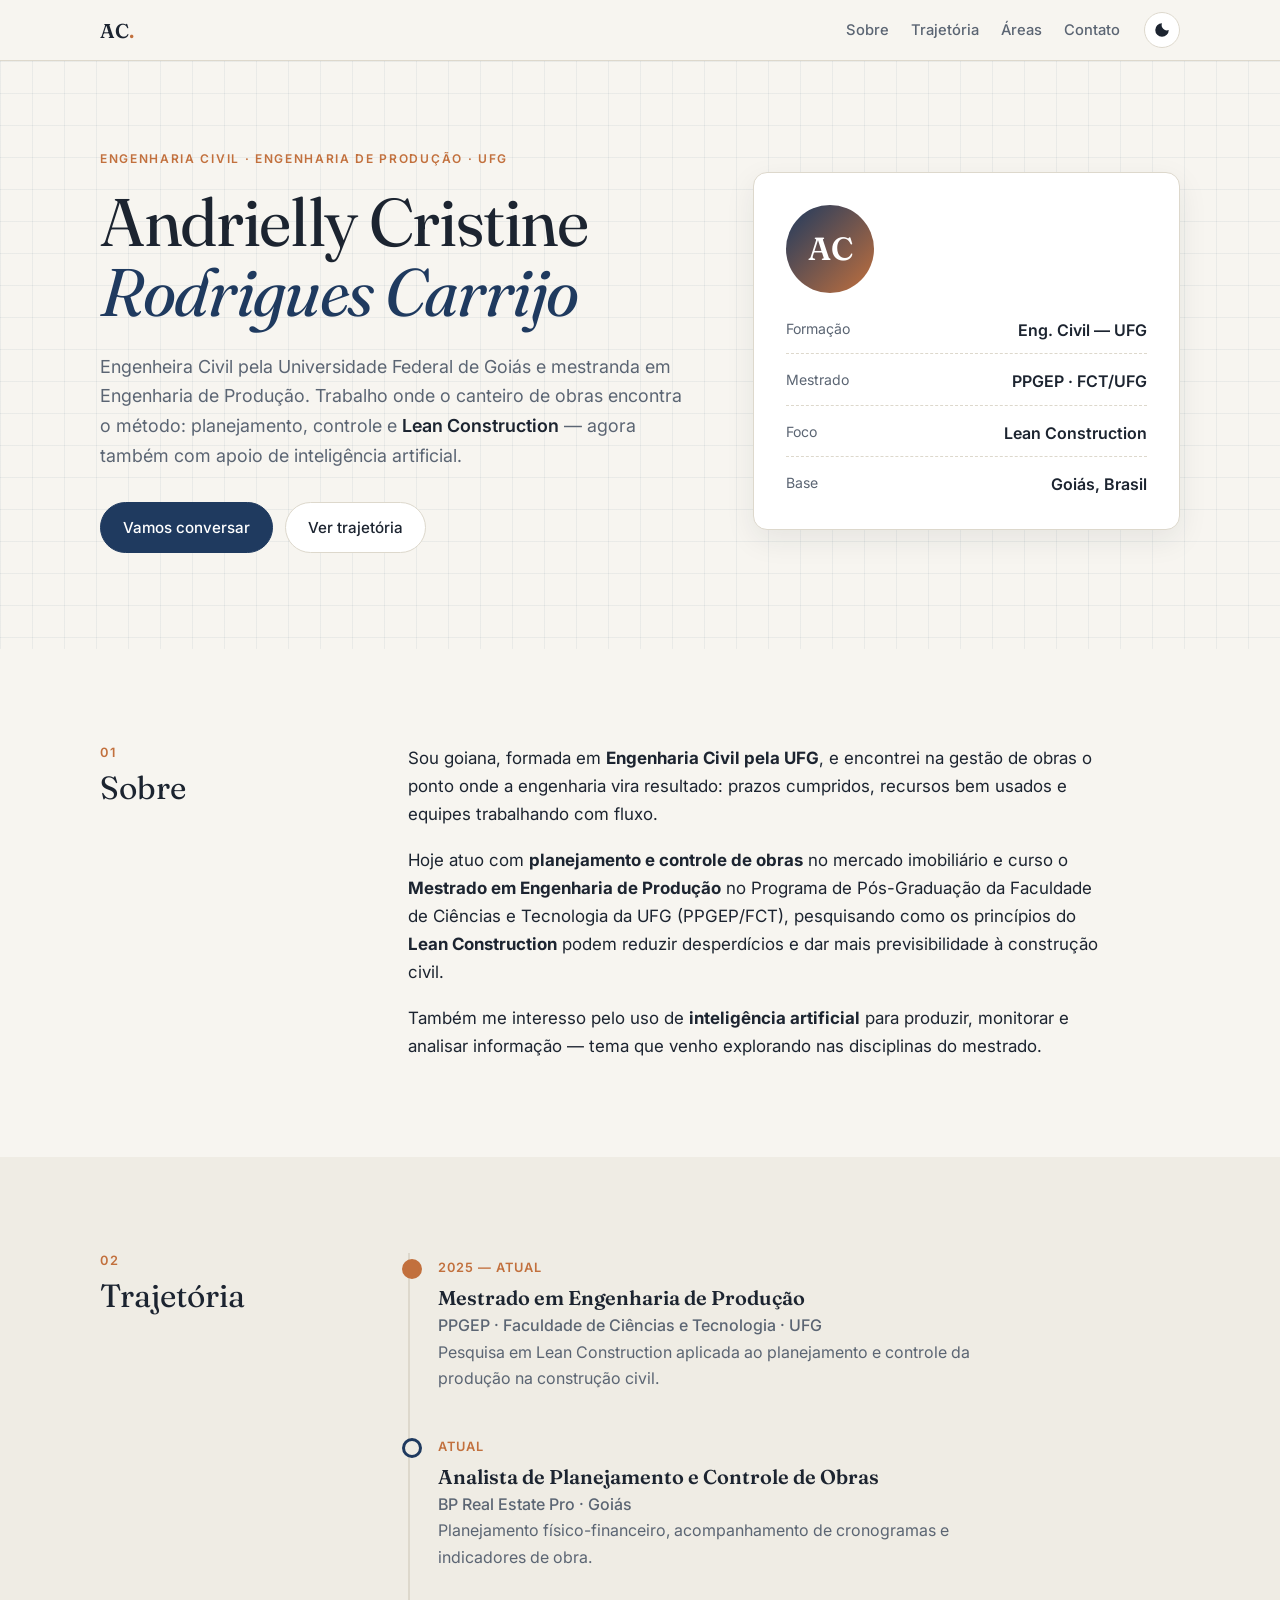
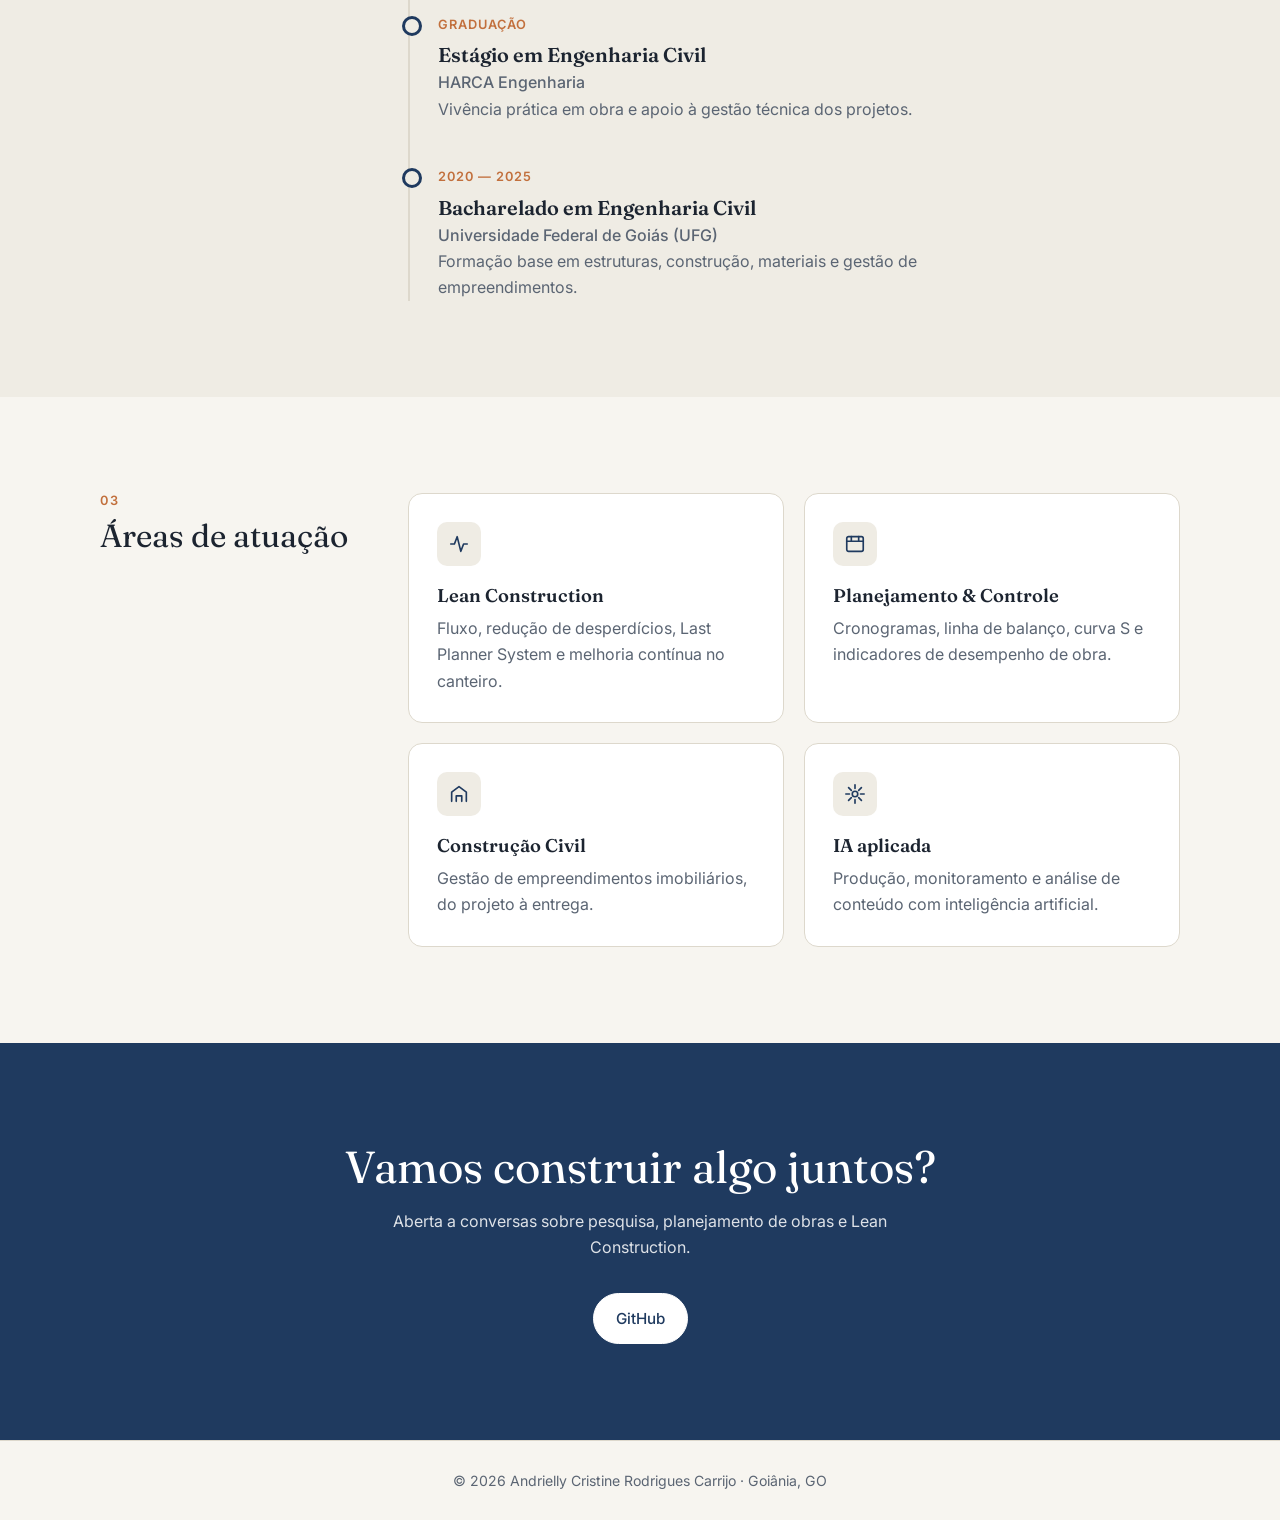
==== index.html @ f98025c9 "Versão inicial do sistema" ====
<!doctype html>
<html lang="pt-BR">
<head>
  <meta charset="utf-8">
  <meta name="viewport" content="width=device-width, initial-scale=1">
  <title>Andrielly Carrijo</title>
  <meta name="description" content="Andrielly Cristine Rodrigues Carrijo — Engenheira Civil pela UFG, mestranda em Engenharia de Produção (PPGEP/FCT/UFG) com foco em Lean Construction e planejamento e controle de obras.">
  <meta property="og:title" content="Andrielly Carrijo — Engenharia, Lean Construction e Planejamento de Obras">
  <meta property="og:description" content="Engenheira Civil (UFG) e mestranda em Engenharia de Produção, unindo canteiro de obras, Lean Construction e inteligência artificial.">
  <meta property="og:type" content="website">
  <meta name="theme-color" content="#1f3a5f">
  <link rel="icon" href="favicon.svg" type="image/svg+xml">
  <script>try{var t=localStorage.getItem("theme");if(t)document.documentElement.setAttribute("data-theme",t)}catch(e){}</script>
  <link rel="preconnect" href="https://fonts.googleapis.com">
  <link rel="preconnect" href="https://fonts.gstatic.com" crossorigin>
  <link href="https://fonts.googleapis.com/css2?family=Fraunces:opsz,wght@9..144,400;9..144,600&family=Inter:wght@400;500;600&display=swap" rel="stylesheet">
  <link rel="stylesheet" href="styles.css">
</head>
<body>
  <a class="skip" href="#conteudo">Pular para o conteúdo</a>

  <header class="topbar">
    <div class="wrap topbar__inner">
      <a href="#inicio" class="brand" aria-label="Início">AC<span>.</span></a>
      <nav class="nav" aria-label="Seções">
        <a href="#sobre">Sobre</a>
        <a href="#trajetoria">Trajetória</a>
        <a href="#areas">Áreas</a>
        <a href="#contato">Contato</a>
      </nav>
      <button class="theme-toggle" type="button" aria-label="Alternar tema claro/escuro">
        <svg viewBox="0 0 24 24" width="18" height="18" aria-hidden="true"><path fill="currentColor" d="M12 3a9 9 0 1 0 9 9 7 7 0 0 1-9-9Z"/></svg>
      </button>
    </div>
  </header>

  <main id="conteudo">
    <!-- HERO -->
    <section id="inicio" class="hero">
      <div class="wrap hero__grid">
        <div>
          <p class="eyebrow">Engenharia Civil · Engenharia de Produção · UFG</p>
          <h1>Andrielly Cristine<br><em>Rodrigues Carrijo</em></h1>
          <p class="lede">
            Engenheira Civil pela Universidade Federal de Goiás e mestranda em Engenharia de Produção.
            Trabalho onde o canteiro de obras encontra o método: planejamento, controle e
            <strong>Lean Construction</strong> — agora também com apoio de inteligência artificial.
          </p>
          <div class="cta">
            <a class="btn btn--primary" href="#contato">Vamos conversar</a>
            <a class="btn" href="#trajetoria">Ver trajetória</a>
          </div>
        </div>

        <figure class="hero__card" aria-label="Resumo">
          <div class="monogram" aria-hidden="true">AC</div>
          <dl class="facts">
            <div><dt>Formação</dt><dd>Eng. Civil — UFG</dd></div>
            <div><dt>Mestrado</dt><dd>PPGEP · FCT/UFG</dd></div>
            <div><dt>Foco</dt><dd>Lean Construction</dd></div>
            <div><dt>Base</dt><dd>Goiás, Brasil</dd></div>
          </dl>
        </figure>
      </div>
    </section>

    <!-- SOBRE -->
    <section id="sobre" class="section">
      <div class="wrap two-col">
        <h2 class="section__title"><span>01</span> Sobre</h2>
        <div class="prose">
          <p>
            Sou goiana, formada em <strong>Engenharia Civil pela UFG</strong>, e encontrei na gestão de obras
            o ponto onde a engenharia vira resultado: prazos cumpridos, recursos bem usados e equipes
            trabalhando com fluxo.
          </p>
          <p>
            Hoje atuo com <strong>planejamento e controle de obras</strong> no mercado imobiliário e
            curso o <strong>Mestrado em Engenharia de Produção</strong> no Programa de Pós-Graduação da
            Faculdade de Ciências e Tecnologia da UFG (PPGEP/FCT), pesquisando como os princípios do
            <strong>Lean Construction</strong> podem reduzir desperdícios e dar mais previsibilidade à
            construção civil.
          </p>
          <p>
            Também me interesso pelo uso de <strong>inteligência artificial</strong> para produzir,
            monitorar e analisar informação — tema que venho explorando nas disciplinas do mestrado.
          </p>
        </div>
      </div>
    </section>

    <!-- TRAJETÓRIA -->
    <section id="trajetoria" class="section section--alt">
      <div class="wrap two-col">
        <h2 class="section__title"><span>02</span> Trajetória</h2>
        <ol class="timeline">
          <li class="reveal">
            <span class="timeline__date">2025 — atual</span>
            <h3>Mestrado em Engenharia de Produção</h3>
            <p class="timeline__org">PPGEP · Faculdade de Ciências e Tecnologia · UFG</p>
            <p>Pesquisa em Lean Construction aplicada ao planejamento e controle da produção na construção civil.</p>
          </li>
          <li class="reveal">
            <span class="timeline__date">Atual</span>
            <h3>Analista de Planejamento e Controle de Obras</h3>
            <p class="timeline__org">BP Real Estate Pro · Goiás</p>
            <p>Planejamento físico-financeiro, acompanhamento de cronogramas e indicadores de obra.</p>
          </li>
          <li class="reveal">
            <span class="timeline__date">Graduação</span>
            <h3>Estágio em Engenharia Civil</h3>
            <p class="timeline__org">HARCA Engenharia</p>
            <p>Vivência prática em obra e apoio à gestão técnica dos projetos.</p>
          </li>
          <li class="reveal">
            <span class="timeline__date">2020 — 2025</span>
            <h3>Bacharelado em Engenharia Civil</h3>
            <p class="timeline__org">Universidade Federal de Goiás (UFG)</p>
            <p>Formação base em estruturas, construção, materiais e gestão de empreendimentos.</p>
          </li>
        </ol>
      </div>
    </section>

    <!-- ÁREAS -->
    <section id="areas" class="section">
      <div class="wrap two-col">
        <h2 class="section__title"><span>03</span> Áreas de atuação</h2>
        <div class="cards">
          <article class="card reveal">
            <div class="card__icon" aria-hidden="true">
              <svg viewBox="0 0 24 24"><path d="M3 12h4l3-8 4 16 3-8h4" /></svg>
            </div>
            <h3>Lean Construction</h3>
            <p>Fluxo, redução de desperdícios, Last Planner System e melhoria contínua no canteiro.</p>
          </article>
          <article class="card reveal">
            <div class="card__icon" aria-hidden="true">
              <svg viewBox="0 0 24 24"><rect x="3" y="4" width="18" height="16" rx="2"/><path d="M3 9h18M8 4v5M16 4v5"/></svg>
            </div>
            <h3>Planejamento &amp; Controle</h3>
            <p>Cronogramas, linha de balanço, curva S e indicadores de desempenho de obra.</p>
          </article>
          <article class="card reveal">
            <div class="card__icon" aria-hidden="true">
              <svg viewBox="0 0 24 24"><path d="M4 20V10l8-6 8 6v10"/><path d="M9 20v-6h6v6"/></svg>
            </div>
            <h3>Construção Civil</h3>
            <p>Gestão de empreendimentos imobiliários, do projeto à entrega.</p>
          </article>
          <article class="card reveal">
            <div class="card__icon" aria-hidden="true">
              <svg viewBox="0 0 24 24"><circle cx="12" cy="12" r="3"/><path d="M12 2v4M12 18v4M2 12h4M18 12h4M5 5l3 3M16 16l3 3M5 19l3-3M16 8l3-3"/></svg>
            </div>
            <h3>IA aplicada</h3>
            <p>Produção, monitoramento e análise de conteúdo com inteligência artificial.</p>
          </article>
        </div>
      </div>
    </section>

    <!-- CONTATO -->
    <section id="contato" class="section section--contact">
      <div class="wrap contact">
        <h2>Vamos construir algo juntos?</h2>
        <p>Aberta a conversas sobre pesquisa, planejamento de obras e Lean Construction.</p>
        <div class="contact__links">
          <!-- TODO: descomente e coloque o endereço do seu LinkedIn -->
          <!-- <a class="btn" href="https://www.linkedin.com/in/SEU_PERFIL" target="_blank" rel="noopener">LinkedIn</a> -->
          <a class="btn btn--primary" href="https://github.com/andriellycarrijo123-sys" target="_blank" rel="noopener">GitHub</a>
          <!-- TODO: adicione seu link do Currículo Lattes, se quiser -->
          <!-- <a class="btn" href="http://lattes.cnpq.br/SEU_ID" target="_blank" rel="noopener">Lattes</a> -->
          <!-- TODO: adicione seu e-mail, se quiser -->
          <!-- <a class="btn" href="mailto:seu@email.com">E-mail</a> -->
        </div>
      </div>
    </section>
  </main>

  <footer class="footer">
    <div class="wrap">
      <p>© <span id="ano">2026</span> Andrielly Cristine Rodrigues Carrijo · Goiânia, GO</p>
    </div>
  </footer>

  <script src="script.js"></script>
</body>
</html>
---- styles.css ----
:root {
  --bg: #f7f5f0;
  --bg-alt: #efece4;
  --surface: #ffffff;
  --text: #1c2430;
  --muted: #5b6573;
  --line: #ddd8cc;
  --accent: #1f3a5f;
  --accent-2: #c2703d;
  --accent-contrast: #ffffff;
  --grid: rgba(31, 58, 95, 0.06);
  --shadow: 0 10px 30px rgba(28, 36, 48, 0.08);
  --radius: 14px;
  --serif: "Fraunces", Georgia, serif;
  --sans: "Inter", system-ui, -apple-system, "Segoe UI", sans-serif;
}

@media (prefers-color-scheme: dark) {
  :root:not([data-theme="light"]) {
    --bg: #11161d;
    --bg-alt: #161c25;
    --surface: #1b2230;
    --text: #e8e4da;
    --muted: #a0a8b5;
    --line: #2a3342;
    --accent: #8fb3e0;
    --accent-2: #e59a68;
    --accent-contrast: #0e1520;
    --grid: rgba(143, 179, 224, 0.05);
    --shadow: 0 10px 30px rgba(0, 0, 0, 0.35);
  }
}
:root[data-theme="dark"] {
  --bg: #11161d;
  --bg-alt: #161c25;
  --surface: #1b2230;
  --text: #e8e4da;
  --muted: #a0a8b5;
  --line: #2a3342;
  --accent: #8fb3e0;
  --accent-2: #e59a68;
  --accent-contrast: #0e1520;
  --grid: rgba(143, 179, 224, 0.05);
  --shadow: 0 10px 30px rgba(0, 0, 0, 0.35);
}

* { box-sizing: border-box; }
html { scroll-behavior: smooth; scroll-padding-top: 72px; }
body {
  margin: 0;
  background: var(--bg);
  color: var(--text);
  font: 16px/1.65 var(--sans);
  -webkit-font-smoothing: antialiased;
  overflow-x: hidden;
}
img, svg { display: block; max-width: 100%; }
a { color: var(--accent); }
h1, h2, h3 { line-height: 1.15; margin: 0; }

.wrap { width: min(1080px, 100% - 32px); margin-inline: auto; }

.skip { position: absolute; left: -999px; }
.skip:focus { left: 16px; top: 16px; z-index: 100; background: var(--surface); padding: 8px 12px; border-radius: 8px; }

/* Top bar */
.topbar {
  position: sticky; top: 0; z-index: 50;
  background: color-mix(in srgb, var(--bg) 85%, transparent);
  backdrop-filter: blur(10px);
  border-bottom: 1px solid var(--line);
}
.topbar__inner { display: flex; align-items: center; gap: 24px; height: 60px; }
.brand { font: 600 1.25rem var(--serif); color: var(--text); text-decoration: none; margin-right: auto; }
.brand span { color: var(--accent-2); }
.nav { display: flex; gap: 22px; }
.nav a { color: var(--muted); text-decoration: none; font-size: .92rem; font-weight: 500; }
.nav a:hover { color: var(--text); }
.theme-toggle {
  border: 1px solid var(--line); background: var(--surface); color: var(--text);
  width: 36px; height: 36px; border-radius: 50%; display: grid; place-items: center; cursor: pointer;
}

/* Hero */
.hero {
  padding: 88px 0 96px;
  background-image:
    linear-gradient(var(--grid) 1px, transparent 1px),
    linear-gradient(90deg, var(--grid) 1px, transparent 1px);
  background-size: 32px 32px;
}
.hero__grid { display: grid; grid-template-columns: 1.4fr 1fr; gap: 56px; align-items: center; }
.eyebrow { text-transform: uppercase; letter-spacing: .14em; font-size: .75rem; font-weight: 600; color: var(--accent-2); margin: 0 0 18px; }
.hero h1 { font: 400 clamp(2.4rem, 5.5vw, 4.2rem)/1.05 var(--serif); letter-spacing: -.02em; }
.hero h1 em { font-style: italic; color: var(--accent); }
.lede { font-size: 1.12rem; color: var(--muted); max-width: 56ch; margin: 24px 0 32px; }
.lede strong { color: var(--text); font-weight: 600; }

.cta, .contact__links { display: flex; flex-wrap: wrap; gap: 12px; }
.btn {
  display: inline-flex; align-items: center; padding: 12px 22px; border-radius: 999px;
  border: 1px solid var(--line); background: var(--surface); color: var(--text);
  text-decoration: none; font-weight: 500; font-size: .95rem;
  transition: transform .15s ease, box-shadow .15s ease;
}
.btn:hover { transform: translateY(-2px); box-shadow: var(--shadow); }
.btn--primary { background: var(--accent); border-color: var(--accent); color: var(--accent-contrast); }

.hero__card {
  margin: 0; background: var(--surface); border: 1px solid var(--line);
  border-radius: var(--radius); padding: 32px; box-shadow: var(--shadow);
}
.monogram {
  width: 88px; height: 88px; border-radius: 50%;
  display: grid; place-items: center;
  font: 600 2rem var(--serif); color: var(--accent-contrast);
  background: linear-gradient(135deg, var(--accent), var(--accent-2));
  margin-bottom: 24px;
}
.facts { margin: 0; display: grid; gap: 14px; }
.facts div { display: flex; justify-content: space-between; gap: 16px; border-bottom: 1px dashed var(--line); padding-bottom: 10px; }
.facts div:last-child { border-bottom: 0; padding-bottom: 0; }
.facts dt { color: var(--muted); font-size: .88rem; }
.facts dd { margin: 0; font-weight: 600; text-align: right; }

/* Sections */
.section { padding: 96px 0; }
.section--alt { background: var(--bg-alt); }
.two-col { display: grid; grid-template-columns: 260px 1fr; gap: 48px; }
.section__title { font: 400 2rem var(--serif); position: sticky; top: 90px; align-self: start; }
.section__title span { display: block; font: 600 .8rem var(--sans); letter-spacing: .14em; color: var(--accent-2); margin-bottom: 8px; }
.prose p { margin: 0 0 18px; font-size: 1.06rem; max-width: 64ch; }
.prose p:last-child { margin-bottom: 0; }

/* Timeline */
.timeline { list-style: none; margin: 0; padding: 0 0 0 28px; border-left: 2px solid var(--line); }
.timeline li { position: relative; padding-bottom: 40px; }
.timeline li:last-child { padding-bottom: 0; }
.timeline li::before {
  content: ""; position: absolute; left: -36px; top: 6px;
  width: 14px; height: 14px; border-radius: 50%;
  background: var(--bg-alt); border: 3px solid var(--accent);
}
.timeline li:first-child::before { background: var(--accent-2); border-color: var(--accent-2); }
.timeline__date { font-size: .8rem; font-weight: 600; letter-spacing: .08em; text-transform: uppercase; color: var(--accent-2); }
.timeline h3 { font: 600 1.25rem var(--serif); margin: 6px 0 2px; }
.timeline__org { color: var(--accent); font-weight: 500; margin: 0 0 8px; }
.timeline p { margin: 0; color: var(--muted); max-width: 60ch; }

/* Cards */
.cards { display: grid; grid-template-columns: repeat(2, 1fr); gap: 20px; }
.card {
  background: var(--surface); border: 1px solid var(--line); border-radius: var(--radius);
  padding: 28px; transition: transform .2s ease, box-shadow .2s ease;
}
.card:hover { transform: translateY(-4px); box-shadow: var(--shadow); }
.card__icon { width: 44px; height: 44px; border-radius: 10px; background: var(--bg-alt); display: grid; place-items: center; margin-bottom: 18px; }
.card__icon svg { width: 22px; height: 22px; fill: none; stroke: var(--accent); stroke-width: 1.8; stroke-linecap: round; stroke-linejoin: round; }
.card h3 { font: 600 1.15rem var(--serif); margin-bottom: 8px; }
.card p { margin: 0; color: var(--muted); }

/* Contact */
.section--contact { background: var(--accent); color: var(--accent-contrast); text-align: center; }
.contact h2 { font: 400 clamp(1.8rem, 4vw, 2.8rem) var(--serif); }
.contact p { opacity: .85; margin: 14px auto 32px; max-width: 50ch; }
.contact__links { justify-content: center; }
.section--contact .btn { background: transparent; color: var(--accent-contrast); border-color: color-mix(in srgb, var(--accent-contrast) 40%, transparent); }
.section--contact .btn--primary { background: var(--accent-contrast); color: var(--accent); border-color: var(--accent-contrast); }

.footer { padding: 28px 0; border-top: 1px solid var(--line); color: var(--muted); font-size: .88rem; text-align: center; }
.footer p { margin: 0; }

/* Reveal animation */
.reveal { opacity: 0; transform: translateY(16px); transition: opacity .6s ease, transform .6s ease; }
.reveal.is-visible { opacity: 1; transform: none; }
@media (prefers-reduced-motion: reduce) {
  html { scroll-behavior: auto; }
  .reveal { opacity: 1; transform: none; transition: none; }
}

/* Responsive */
@media (max-width: 860px) {
  .hero { padding: 56px 0 64px; }
  .hero__grid, .two-col { grid-template-columns: 1fr; gap: 32px; }
  .section { padding: 64px 0; }
  .section__title { position: static; }
  .cards { grid-template-columns: 1fr; }
}
@media (max-width: 560px) {
  .nav { display: none; }
  .hero__card { padding: 24px; }
}
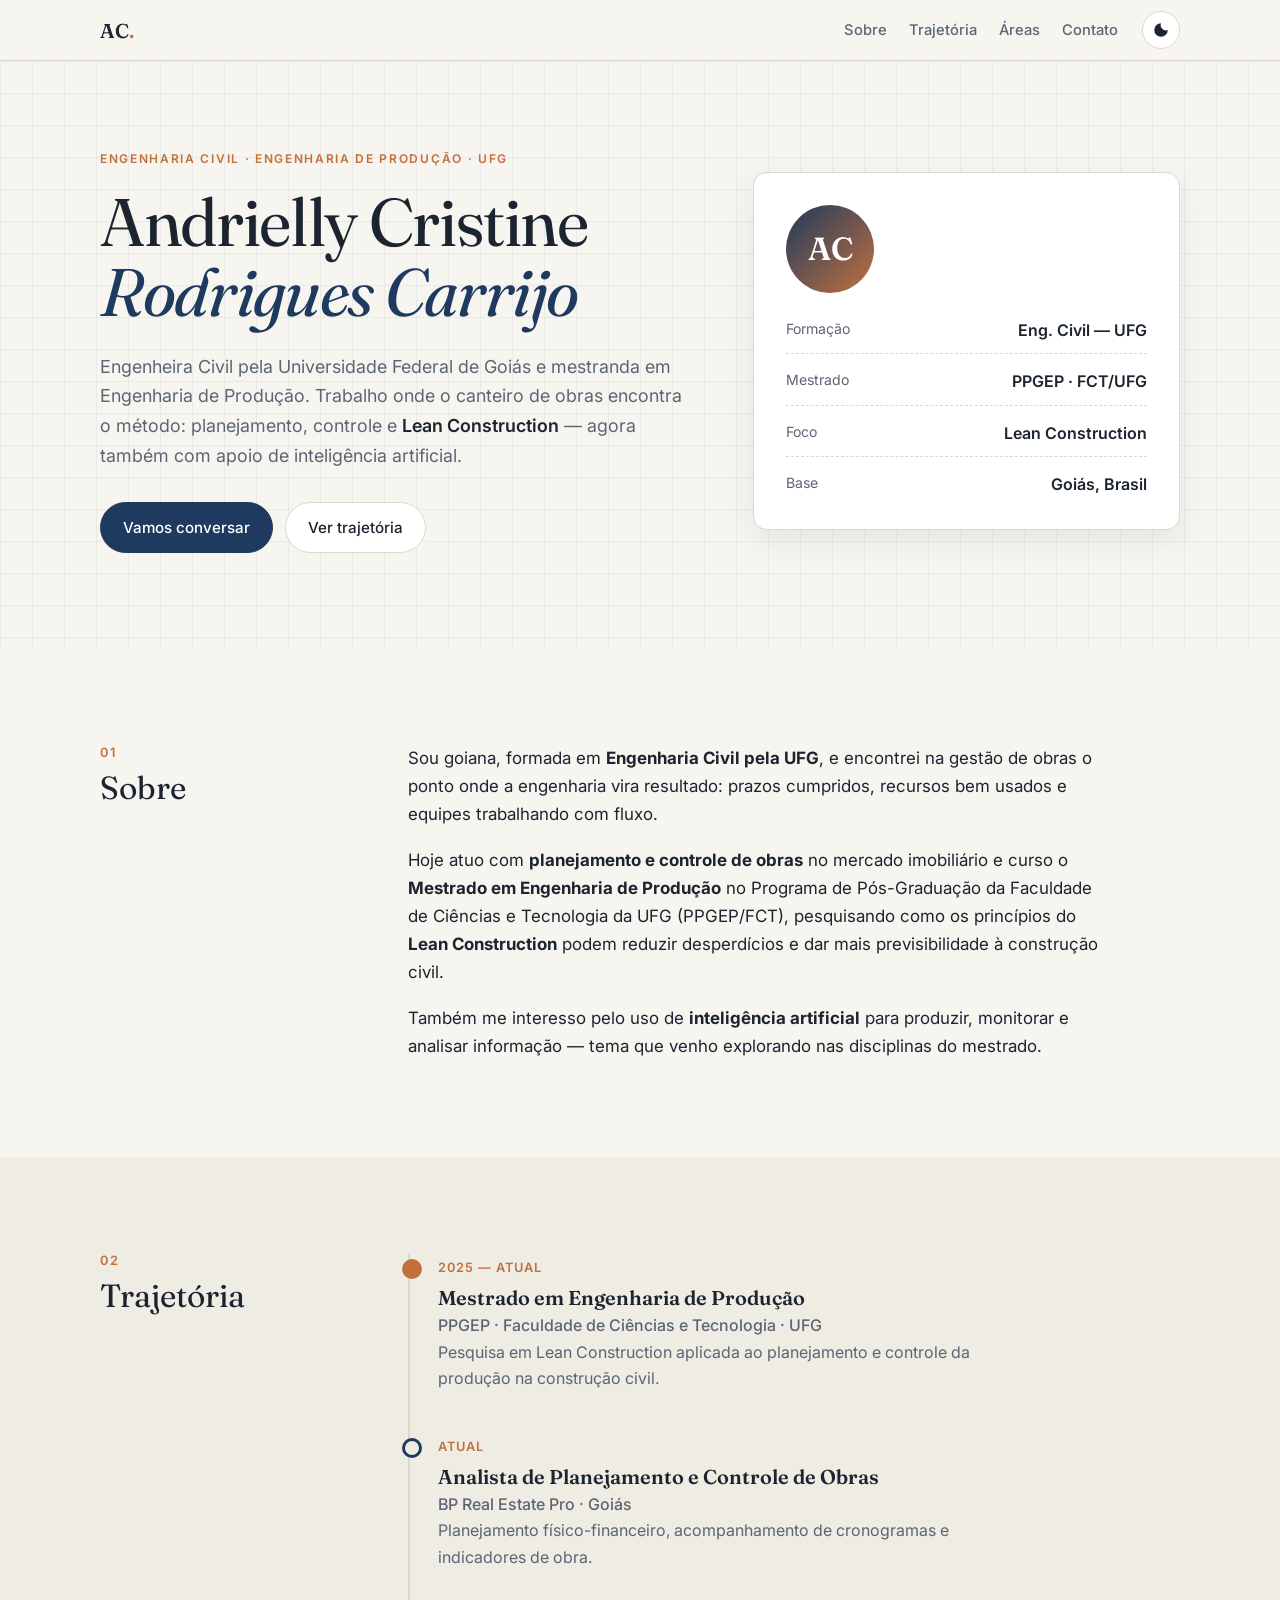
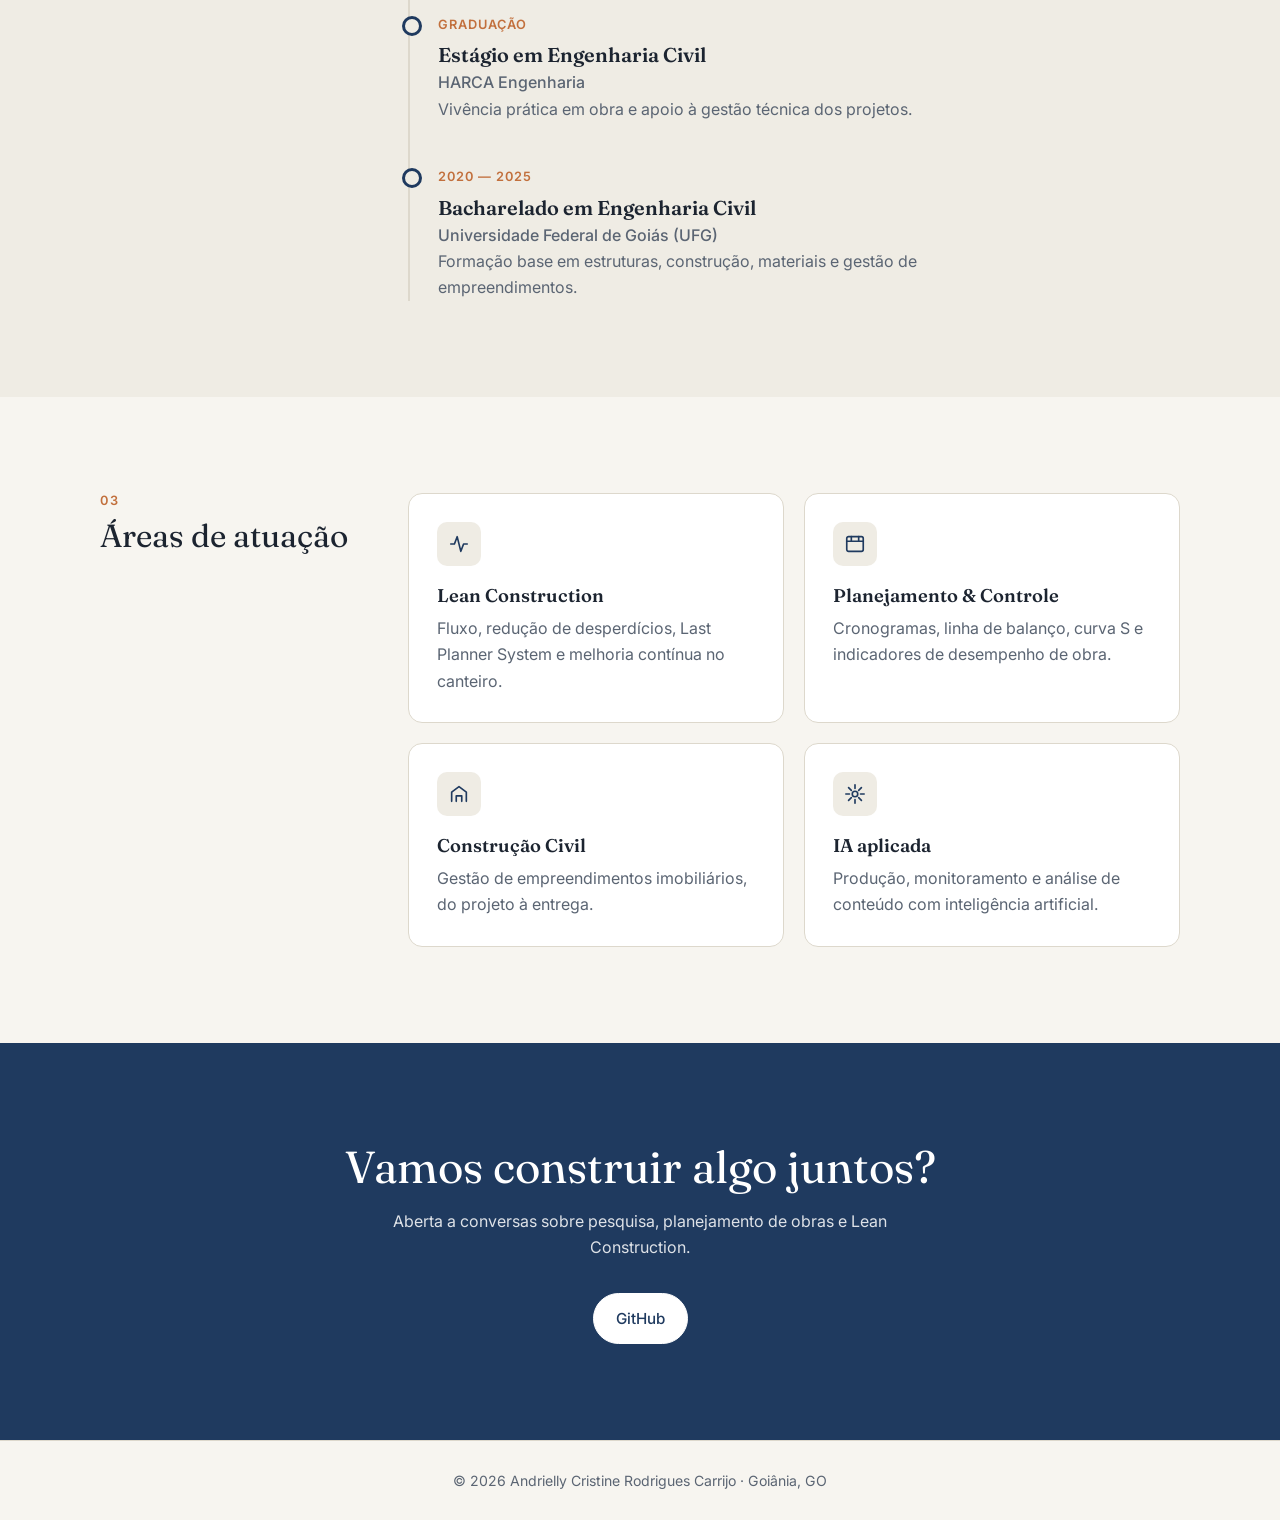
==== commit 8625eed1: "Modo dark no site" ====
--- a/index.html
+++ b/index.html
@@ -8,7 +8,9 @@
   <meta property="og:title" content="Andrielly Carrijo — Engenharia, Lean Construction e Planejamento de Obras">
   <meta property="og:description" content="Engenheira Civil (UFG) e mestranda em Engenharia de Produção, unindo canteiro de obras, Lean Construction e inteligência artificial.">
   <meta property="og:type" content="website">
-  <meta name="theme-color" content="#1f3a5f">
+  <meta name="color-scheme" content="light dark">
+  <meta name="theme-color" content="#f7f5f0" media="(prefers-color-scheme: light)">
+  <meta name="theme-color" content="#11161d" media="(prefers-color-scheme: dark)">
   <link rel="icon" href="favicon.svg" type="image/svg+xml">
   <script>try{var t=localStorage.getItem("theme");if(t)document.documentElement.setAttribute("data-theme",t)}catch(e){}</script>
   <link rel="preconnect" href="https://fonts.googleapis.com">
@@ -28,8 +30,9 @@
         <a href="#areas">Áreas</a>
         <a href="#contato">Contato</a>
       </nav>
-      <button class="theme-toggle" type="button" aria-label="Alternar tema claro/escuro">
-        <svg viewBox="0 0 24 24" width="18" height="18" aria-hidden="true"><path fill="currentColor" d="M12 3a9 9 0 1 0 9 9 7 7 0 0 1-9-9Z"/></svg>
+      <button class="theme-toggle" type="button" aria-label="Alternar entre modo claro e escuro" title="Alternar modo claro/escuro">
+        <svg class="icon-moon" viewBox="0 0 24 24" width="18" height="18" aria-hidden="true"><path fill="currentColor" d="M12 3a9 9 0 1 0 9 9 7 7 0 0 1-9-9Z"/></svg>
+        <svg class="icon-sun" viewBox="0 0 24 24" width="18" height="18" aria-hidden="true" fill="none" stroke="currentColor" stroke-width="2" stroke-linecap="round"><circle cx="12" cy="12" r="4.5"/><path d="M12 2v2M12 20v2M2 12h2M20 12h2M4.9 4.9l1.4 1.4M17.7 17.7l1.4 1.4M4.9 19.1l1.4-1.4M17.7 6.3l1.4-1.4"/></svg>
       </button>
     </div>
   </header>
--- a/styles.css
+++ b/styles.css
@@ -30,7 +30,9 @@
     --shadow: 0 10px 30px rgba(0, 0, 0, 0.35);
   }
 }
+:root[data-theme="light"] { color-scheme: light; }
 :root[data-theme="dark"] {
+  color-scheme: dark;
   --bg: #11161d;
   --bg-alt: #161c25;
   --surface: #1b2230;
@@ -78,7 +80,26 @@
 .nav a:hover { color: var(--text); }
 .theme-toggle {
   border: 1px solid var(--line); background: var(--surface); color: var(--text);
-  width: 36px; height: 36px; border-radius: 50%; display: grid; place-items: center; cursor: pointer;
+  width: 38px; height: 38px; border-radius: 50%; display: grid; place-items: center; cursor: pointer;
+  transition: transform .2s ease, border-color .2s ease;
+}
+.theme-toggle:hover { transform: rotate(-15deg); border-color: var(--accent); }
+.theme-toggle:focus-visible { outline: 2px solid var(--accent); outline-offset: 2px; }
+.theme-toggle svg { grid-area: 1 / 1; }
+
+/* Ícone: lua no modo claro, sol no modo escuro */
+.icon-sun { display: none; }
+:root[data-theme="dark"] .icon-moon { display: none; }
+:root[data-theme="dark"] .icon-sun { display: block; }
+@media (prefers-color-scheme: dark) {
+  :root:not([data-theme="light"]) .icon-moon { display: none; }
+  :root:not([data-theme="light"]) .icon-sun { display: block; }
+}
+
+/* Transição suave ao trocar de tema */
+body, .topbar, .hero__card, .card, .section--alt, .btn, .theme-toggle, .footer {
+  transition-property: background-color, color, border-color, transform, box-shadow;
+  transition-duration: .3s, .3s, .3s, .15s, .15s;
 }
 
 /* Hero */
@@ -101,7 +122,7 @@
   display: inline-flex; align-items: center; padding: 12px 22px; border-radius: 999px;
   border: 1px solid var(--line); background: var(--surface); color: var(--text);
   text-decoration: none; font-weight: 500; font-size: .95rem;
-  transition: transform .15s ease, box-shadow .15s ease;
+  transition: transform .15s ease, box-shadow .15s ease, background-color .3s, color .3s, border-color .3s;
 }
 .btn:hover { transform: translateY(-2px); box-shadow: var(--shadow); }
 .btn--primary { background: var(--accent); border-color: var(--accent); color: var(--accent-contrast); }
@@ -151,7 +172,7 @@
 .cards { display: grid; grid-template-columns: repeat(2, 1fr); gap: 20px; }
 .card {
   background: var(--surface); border: 1px solid var(--line); border-radius: var(--radius);
-  padding: 28px; transition: transform .2s ease, box-shadow .2s ease;
+  padding: 28px; transition: transform .2s ease, box-shadow .2s ease, background-color .3s, border-color .3s;
 }
 .card:hover { transform: translateY(-4px); box-shadow: var(--shadow); }
 .card__icon { width: 44px; height: 44px; border-radius: 10px; background: var(--bg-alt); display: grid; place-items: center; margin-bottom: 18px; }
